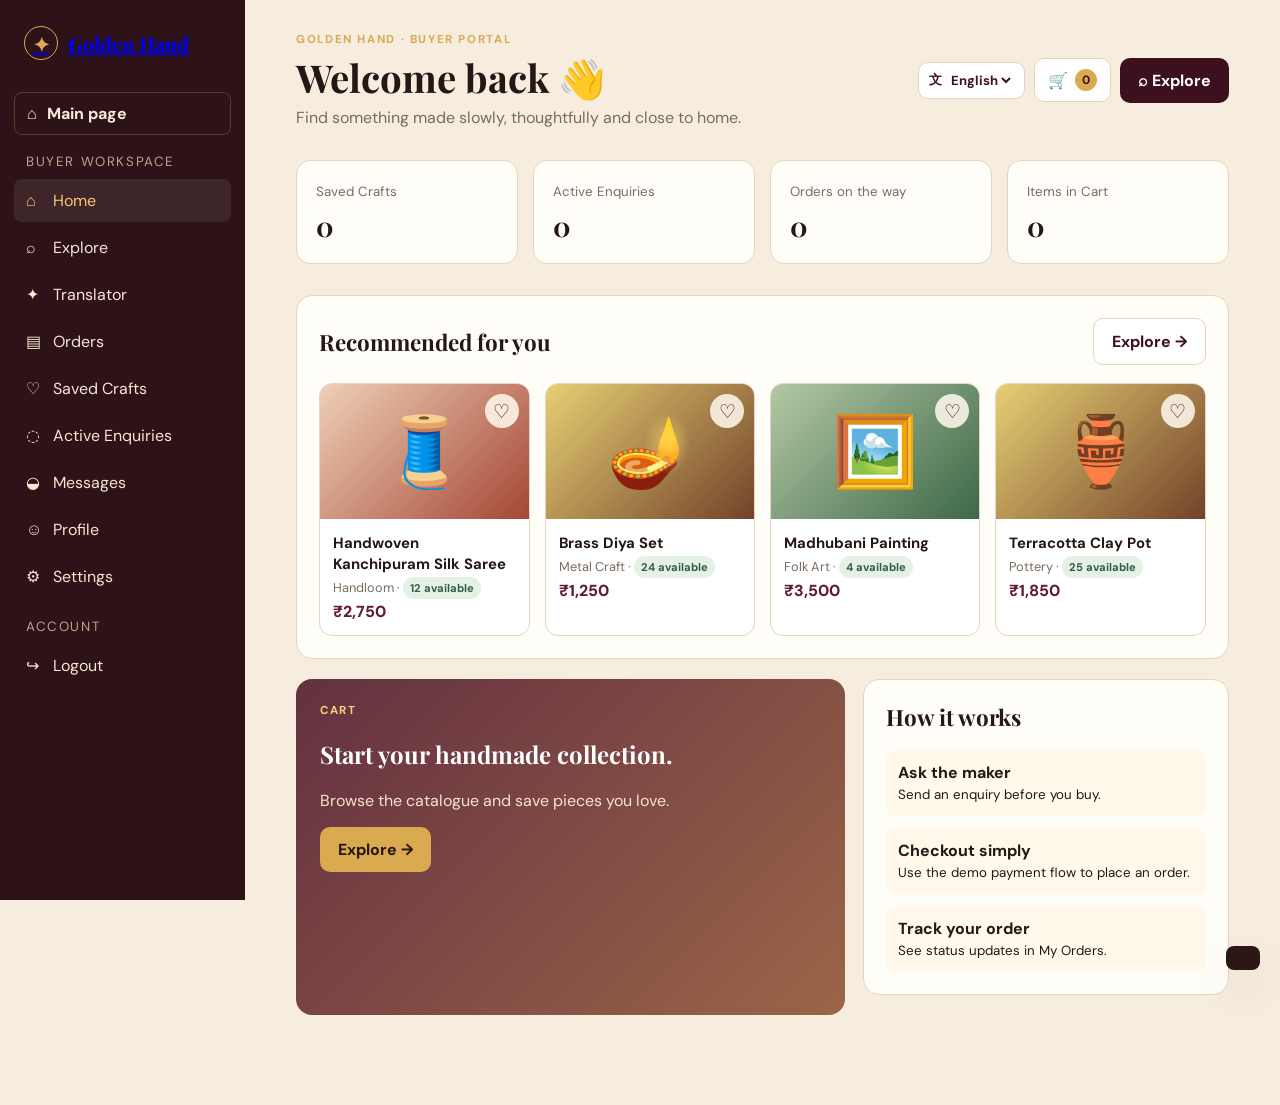
==== buyer.html @ 44632ed4 "hackton" ====
<!doctype html>
<html lang="en">
<head>
  <meta charset="UTF-8" />
  <meta name="viewport" content="width=device-width, initial-scale=1.0" />
  <meta name="description" content="Golden Hand buyer marketplace" />
  <meta name="theme-color" content="#3c101c" />
  <title>Buyer Dashboard — Golden Hand</title>
  <link rel="preconnect" href="https://fonts.googleapis.com" />
  <link rel="preconnect" href="https://fonts.gstatic.com" crossorigin />
  <link href="https://fonts.googleapis.com/css2?family=DM+Sans:wght@400;500;600;700;800&family=Playfair+Display:wght@600;700;800&display=swap" rel="stylesheet" />
  <link rel="stylesheet" href="styles.css" />
</head>
<body data-role="buyer">
  <div id="toast" role="status"></div>
  <main id="app"></main>
  <script src="app.js"></script>
</body>
</html>
---- styles.css ----
.upload-zone.dragover{border-color:var(--green);background:#e9f2e4;transform:scale(1.01)}
.language-picker{display:inline-flex;align-items:center;gap:5px;padding:8px 10px;border:1px solid var(--line);border-radius:10px;background:#fff;color:var(--wine);font-size:.82rem}.language-picker span{font-weight:800}.language-picker select{border:0;background:transparent;color:inherit;font-weight:700;max-width:105px}.language-picker select:focus{outline:0}@media(max-width:700px){.language-picker{padding:7px 8px}.language-picker select{max-width:82px;font-size:.72rem}.top-actions .ai-top-button{display:none}}
.auth:before{pointer-events:none}
:root{--ink:#251715;--maroon:#621c2d;--wine:#3c101c;--gold:#d9aa50;--cream:#fff9ed;--paper:#f6eddf;--clay:#bd6042;--green:#325d45;--purple:#5f477d;--line:#e3d5bf;--muted:#796c61;--shadow:0 18px 45px #35160f17}*{box-sizing:border-box}body{margin:0;background:var(--cream);color:var(--ink);font-family:'DM Sans',sans-serif}button,input,select,textarea{font:inherit}button{cursor:pointer;border:0}.eyebrow{font-size:.72rem;font-weight:700;letter-spacing:.14em;text-transform:uppercase;color:var(--gold)}.serif{font-family:'Playfair Display',serif}.logo{display:flex;align-items:center;gap:10px;font-family:'Playfair Display',serif;font-size:1.25rem;font-weight:800}.logo-mark{width:34px;height:34px;display:grid;place-items:center;border:1px solid var(--gold);border-radius:50%;color:var(--gold)}.btn{padding:12px 18px;border-radius:10px;font-weight:700;transition:.2s;display:inline-flex;align-items:center;justify-content:center;gap:8px}.btn:hover{transform:translateY(-2px)}.btn-gold{background:var(--gold);color:#28150e}.btn-dark{background:var(--wine);color:white}.btn-light{background:white;color:var(--wine);border:1px solid var(--line)}.btn-ghost{background:transparent;color:inherit;border:1px solid currentColor}.pattern{background-image:radial-gradient(circle at 50% 0,transparent 8px,#ffffff12 9px,transparent 10px);background-size:24px 24px}.public-nav{position:absolute;z-index:2;inset:0 0 auto;display:flex;justify-content:space-between;align-items:center;padding:24px 7%;color:white}.public-nav .logo{color:white}.nav-actions{display:flex;gap:9px;align-items:center}.hero{min-height:700px;position:relative;overflow:hidden;color:white;background:radial-gradient(circle at 72% 38%,#8a3d35 0,#541827 37%,#1f1014 76%)}.hero:after{content:'';position:absolute;inset:0;background:linear-gradient(90deg,#180b11aa 0%,transparent 65%),url("data:image/svg+xml,%3Csvg xmlns='http://www.w3.org/2000/svg' width='80' height='80'%3E%3Cpath d='M40 2L78 40 40 78 2 40Z' fill='none' stroke='%23d9aa5019'/%3E%3C/svg%3E");pointer-events:none}.hero-copy{position:relative;z-index:1;width:min(580px,90%);padding:190px 0 110px;margin-left:7%}.hero h1{font:800 clamp(3rem,7vw,6.2rem)/.98 'Playfair Display',serif;margin:14px 0}.hero p{color:#f4ded0;max-width:460px;font-size:1.12rem;line-height:1.6}.hero-buttons{display:flex;gap:12px;margin-top:28px;flex-wrap:wrap}.scene{position:absolute;z-index:1;right:4%;top:160px;width:min(49vw,620px);height:440px;perspective:900px}.platform{position:absolute;bottom:15px;left:25%;width:50%;height:80px;border-radius:50%;background:radial-gradient(ellipse,#e7bb6c,#754028 50%,#180e12 70%);transform:rotateX(68deg);box-shadow:0 22px 36px #090305}.craft{position:absolute;display:grid;place-items:center;filter:drop-shadow(0 18px 11px #210b0baa);animation:float 5s ease-in-out infinite}.craft span{display:grid;place-items:center;font-size:clamp(2.8rem,6vw,5.2rem);width:110px;height:110px;border-radius:38% 62% 45% 55%;background:#fff0d51c;border:1px solid #f9d78c44;backdrop-filter:blur(3px);transform:rotate(-10deg)}.c1{left:42%;top:92px;animation-delay:-2s}.c1 span{font-size:6.2rem;background:#c455361c}.c2{left:10%;top:183px;animation-delay:-3s}.c3{right:2%;top:200px;animation-delay:-1s}.c4{left:26%;top:10px}.c5{right:18%;top:38px;animation-delay:-4s}@keyframes float{50%{transform:translateY(-22px) rotate(5deg)}}.ticker{position:absolute;bottom:0;width:100%;z-index:2;padding:16px 7%;background:#12090bb5;color:#eacb86;word-spacing:16px}.section{padding:88px 7%;max-width:1500px;margin:auto}.section-head{max-width:610px;margin-bottom:38px}.section h2{font:700 clamp(2rem,4vw,3.4rem)/1.1 'Playfair Display',serif;margin:8px 0}.section-head p{color:var(--muted);line-height:1.6}.steps,.tool-grid,.craft-grid{display:grid;grid-template-columns:repeat(3,1fr);gap:18px}.card{background:#fffdf8;border:1px solid var(--line);border-radius:16px;padding:24px;box-shadow:var(--shadow)}.step-no{font:800 2.4rem 'Playfair Display',serif;color:var(--gold)}.card p{line-height:1.55;color:var(--muted)}.craft-grid{grid-template-columns:repeat(4,1fr)}.craft-card{min-height:190px;position:relative;overflow:hidden;padding:20px;background:linear-gradient(135deg,#6a2731,#c46f50);color:white;border-radius:16px}.craft-card:nth-child(2n){background:linear-gradient(135deg,#465d42,#9b8b45)}.craft-card:nth-child(3n){background:linear-gradient(135deg,#4f355c,#9b6570)}.craft-card b{font:700 1.2rem 'Playfair Display',serif}.craft-card span{position:absolute;right:15px;bottom:-14px;font-size:5.8rem;opacity:.75}.tool-grid{grid-template-columns:repeat(5,1fr)}.tool-grid .card{min-height:180px}.tool-icon{font-size:2rem}.cta{max-width:none;background:linear-gradient(125deg,#4b1622,#7d2931);color:white;text-align:center;border-radius:24px;margin:25px 7% 80px;padding:72px 22px;position:relative;overflow:hidden}.cta:before{content:'✦  ◆  ✦  ◆  ✦';letter-spacing:24px;color:#d9aa5036;font-size:5rem;position:absolute;inset:10px auto auto -15px;white-space:nowrap}.cta>*{position:relative}.cta h2{font:700 clamp(2rem,4vw,3.4rem) 'Playfair Display',serif;margin:0}.cta p{color:#efd9c2}.auth{min-height:100vh;display:grid;place-items:center;padding:25px;background:radial-gradient(circle at 70% 20%,#91443b,#3b101d 48%,#16090e)}.auth:before{content:'';position:fixed;inset:0;opacity:.27;background-image:linear-gradient(45deg,#d9aa50 1px,transparent 1px),linear-gradient(-45deg,#d9aa50 1px,transparent 1px);background-size:48px 48px}.auth-box{position:relative;width:min(100%,460px);padding:32px;border:1px solid #f0cb8055;border-radius:22px;background:#fffaf0ed;box-shadow:0 25px 65px #17050c80}.auth-box .logo{color:var(--wine);justify-content:center}.tagline{text-align:center;color:var(--muted);margin:4px 0 27px}.field{display:grid;gap:7px;margin:13px 0;font-size:.88rem;font-weight:600}.field input,.field select,.field textarea{width:100%;padding:13px;border:1px solid var(--line);border-radius:9px;background:#fffdf8;outline-color:var(--gold)}.auth-divider{display:flex;align-items:center;gap:10px;color:var(--muted);font-size:.8rem;margin:18px 0}.auth-divider:before,.auth-divider:after{content:'';height:1px;background:var(--line);flex:1}.forgot{font-size:.83rem;color:var(--maroon);float:right}.role-wrap{max-width:840px;text-align:center}.role-wrap h1{color:var(--wine)}.roles{display:grid;grid-template-columns:1fr 1fr;gap:20px;text-align:left;margin-top:27px}.role-card{padding:30px;border-radius:22px;border:1px solid var(--line);background:#fffaf0;box-shadow:var(--shadow)}.role-card.buyer{background:#faf5ff;border-color:#d9cbe9}.role-card .role-icon{font-size:3rem}.role-card h2{font-family:'Playfair Display',serif;margin:12px 0 5px}.role-card p{color:var(--muted);line-height:1.5;min-height:72px}.app-shell{min-height:100vh;display:flex;background:var(--paper)}.side{width:245px;background:#2d1218;color:#f9eadd;padding:26px 14px;position:fixed;height:100vh;z-index:5}.side .logo{padding:0 10px;margin-bottom:32px}.side small{display:block;color:#bba48e;margin:18px 12px 7px;text-transform:uppercase;letter-spacing:.12em}.side button{width:100%;text-align:left;color:#f6e6d2;background:transparent;padding:11px 12px;border-radius:8px;margin:2px 0}.side button:hover,.side button.active{background:#ffffff14;color:#f2c970}.side button span{display:inline-block;width:27px}.dashboard{margin-left:245px;width:calc(100% - 245px);padding:32px 4% 90px}.topbar{display:flex;justify-content:space-between;gap:15px;align-items:center;margin-bottom:32px}.topbar h1{font:700 clamp(1.8rem,3vw,2.6rem) 'Playfair Display',serif;margin:4px 0}.top-actions{display:flex;gap:9px;align-items:center}.language{border:1px solid var(--line);background:#fffaf0;border-radius:8px;padding:9px}.metrics{display:grid;grid-template-columns:repeat(4,1fr);gap:15px;margin-bottom:31px}.metric{padding:19px;border-radius:14px;background:#fffdf8;border:1px solid var(--line)}.metric b{font:700 1.7rem 'Playfair Display',serif;display:block;margin-top:7px}.metric small{color:var(--muted)}.panel{background:#fffdf8;border:1px solid var(--line);border-radius:16px;padding:22px;margin-bottom:20px}.panel-title{display:flex;justify-content:space-between;align-items:center;gap:12px;margin-bottom:18px}.panel-title h2{font:700 1.4rem 'Playfair Display',serif;margin:0}.product-grid{display:grid;grid-template-columns:repeat(4,1fr);gap:15px}.product{background:#fff;border:1px solid var(--line);border-radius:13px;overflow:hidden;transition:.2s}.product:hover{transform:translateY(-4px);box-shadow:var(--shadow)}.product-image{height:135px;display:grid;place-items:center;font-size:4.3rem;background:linear-gradient(135deg,#efd0b7,#a44735)}.product:nth-child(2n) .product-image{background:linear-gradient(135deg,#e7cf74,#724329)}.product:nth-child(3n) .product-image{background:linear-gradient(135deg,#b4c8a5,#3d6847)}.product-info{padding:13px}.product-info b{font-size:.93rem}.product-info p{font-size:.8rem;color:var(--muted);margin:5px 0}.price{color:var(--maroon);font-weight:800}.badge{font-size:.7rem;font-weight:700;padding:4px 7px;border-radius:20px;background:#e5f1e5;color:var(--green)}.badge.draft{background:#fff0cd;color:#885b10}.quick{display:grid;grid-template-columns:1.2fr .8fr;gap:18px}.ai-card{color:white;background:linear-gradient(135deg,#633040,#9c6548);border-radius:16px;padding:24px}.ai-card p{color:#f9e3cd}.activity{display:grid;gap:12px}.activity div{padding:12px;background:#fff8eb;border-radius:9px}.searchbar{display:flex;gap:8px;margin-bottom:18px}.searchbar input{flex:1;padding:13px;border:1px solid var(--line);border-radius:9px}.filters{display:flex;gap:8px;flex-wrap:wrap;margin-bottom:20px}.filter{padding:8px 11px;background:#fffaf0;border:1px solid var(--line);border-radius:50px;color:var(--muted);font-size:.84rem}.workflow{max-width:900px;margin:auto}.progress{display:flex;justify-content:space-between;margin:0 0 25px}.progress div{font-size:.8rem;color:var(--muted);text-align:center}.progress div:before{content:attr(data-step);display:grid;place-items:center;width:28px;height:28px;border-radius:50%;background:var(--line);margin:auto auto 5px}.progress .on:before{background:var(--gold);color:#321b0f}.upload-zone{border:2px dashed #d7bd92;border-radius:14px;padding:45px 20px;text-align:center;background:#fffaf0}.upload-zone input{display:none}.preview{display:grid;grid-template-columns:1fr 1fr;gap:15px}.image-preview{min-height:220px;border-radius:13px;display:grid;place-items:center;background:linear-gradient(135deg,#dfb59c,#894232);font-size:6rem;overflow:hidden}.image-preview img{width:100%;height:100%;object-fit:cover}.ai-options{display:flex;flex-wrap:wrap;gap:8px;margin:17px 0}.ai-options button{padding:8px 10px;border-radius:20px;border:1px solid var(--line);background:white;font-size:.82rem}.ai-options button.selected{background:#f6dfb4;border-color:var(--gold)}.mic{margin:17px auto;width:86px;height:86px;border-radius:50%;background:var(--maroon);color:white;font-size:2rem;box-shadow:0 0 0 10px #621c2d1c}.mic.listening{animation:pulse 1s infinite;background:var(--clay)}@keyframes pulse{50%{box-shadow:0 0 0 22px #bd60421c}}.wave{height:36px;display:flex;justify-content:center;align-items:center;gap:3px}.wave i{width:4px;height:12px;background:var(--gold);border-radius:3px;animation:wave .7s infinite alternate}.wave i:nth-child(2n){animation-delay:.2s;height:26px}.wave i:nth-child(3n){animation-delay:.4s;height:18px}@keyframes wave{to{transform:scaleY(.25)}}.form-grid{display:grid;grid-template-columns:1fr 1fr;gap:14px}.wide{grid-column:1/-1}.price-box{background:#fff3dc;padding:17px;border-radius:12px;border-left:4px solid var(--gold)}.price-box b{font:700 2rem 'Playfair Display',serif;color:var(--maroon)}.template-grid{display:grid;grid-template-columns:repeat(5,1fr);gap:10px}.template{padding:18px 10px;text-align:center;border:2px solid transparent;border-radius:12px;background:#eee0ce;cursor:pointer}.template:nth-child(2){background:#d7976d}.template:nth-child(3){background:#caad71}.template:nth-child(4){background:#6d2733;color:white}.template:nth-child(5){background:#b0b77c}.template.selected{border-color:var(--wine);transform:translateY(-3px)}.table{width:100%;border-collapse:collapse}.table th,.table td{padding:13px 9px;border-bottom:1px solid var(--line);text-align:left;font-size:.88rem}.table th{color:var(--muted);font-size:.74rem;text-transform:uppercase}.translator{max-width:840px;margin:auto}.translate-grid{display:grid;grid-template-columns:1fr 42px 1fr;gap:12px;align-items:center}.translate-box{border:1px solid var(--line);border-radius:13px;overflow:hidden}.translate-box header{padding:10px 13px;background:#f8efdf;font-size:.8rem;font-weight:700}.translate-box textarea{border:0;min-height:170px;resize:vertical;border-radius:0}.center{text-align:center}.empty{padding:45px;text-align:center;color:var(--muted)}.bottom-nav{display:none}#toast{position:fixed;z-index:20;right:20px;bottom:20px;padding:12px 17px;background:#2c1715;color:white;border-radius:8px;transform:translateY(90px);transition:.3s;box-shadow:var(--shadow)}#toast.show{transform:none}
@media(max-width:1000px){.tool-grid{grid-template-columns:repeat(3,1fr)}.product-grid{grid-template-columns:repeat(3,1fr)}.metrics{grid-template-columns:repeat(2,1fr)}.template-grid{grid-template-columns:repeat(3,1fr)}.scene{opacity:.72;right:-6%;transform:scale(.8)}.hero-copy{padding-top:185px}.quick{grid-template-columns:1fr}}
@media(max-width:700px){.public-nav{padding:16px 5%}.public-nav .nav-actions .btn-ghost{display:none}.hero{min-height:730px}.hero-copy{padding:135px 5% 230px;margin:0;width:100%}.scene{top:auto;bottom:8px;right:3%;width:94%;height:300px;transform:scale(.76);transform-origin:bottom right}.ticker{font-size:.78rem}.section{padding:62px 5%}.steps,.craft-grid,.tool-grid{grid-template-columns:repeat(2,1fr)}.tool-grid .card{min-height:150px;padding:16px}.cta{margin:10px 5% 65px;padding:52px 17px}.roles{grid-template-columns:1fr}.role-card p{min-height:0}.auth{padding:16px}.auth-box{padding:24px}.side{display:none}.dashboard{margin:0;width:100%;padding:24px 5% 85px}.topbar{align-items:flex-start}.top-actions .btn{display:none}.metrics{gap:10px}.metric{padding:14px}.product-grid{grid-template-columns:repeat(2,1fr);gap:10px}.product-image{height:110px}.panel{padding:16px}.bottom-nav{position:fixed;z-index:10;bottom:0;left:0;right:0;height:64px;display:flex;align-items:center;justify-content:space-around;background:#2d1218;color:#fff8ec;padding:0 5px}.bottom-nav button{color:#f4e5d4;background:none;font-size:.67rem;display:grid;place-items:center;gap:2px}.bottom-nav button span{font-size:1.25rem}.bottom-nav .plus{background:var(--gold);color:#2d1218;border-radius:50%;width:48px;height:48px;margin-top:-25px;font-size:1.3rem}.preview,.form-grid,.translate-grid{grid-template-columns:1fr}.translate-grid>span{transform:rotate(90deg);justify-self:center}.table{min-width:650px}.table-wrap{overflow:auto}.language{font-size:.75rem}.topbar h1{font-size:1.7rem}.craft-card{min-height:145px}.craft-card span{font-size:4rem}.template-grid{grid-template-columns:repeat(2,1fr)}}
.home-link{display:flex;align-items:center;gap:10px;padding:10px 12px;margin:14px 0;color:#f9eadd;text-decoration:none;border:1px solid #d9aa5044;border-radius:8px;font-weight:700}.home-link:hover{background:#ffffff12}
.public-nav a.logo{text-decoration:none;color:inherit}.cart-button{display:inline-flex;align-items:center;gap:7px;padding:10px 13px;border:1px solid var(--line);border-radius:10px;background:white;color:var(--wine);font-weight:700}.cart-button span,.side em{display:inline-grid;place-items:center;min-width:22px;height:22px;border-radius:50%;background:var(--gold);color:var(--wine);font-size:.75rem;font-style:normal}.product{position:relative}.product-heart{position:absolute;right:10px;top:10px;z-index:1;width:34px;height:34px;border-radius:50%;background:#fff9eddd;color:var(--wine);font-size:1.2rem}.searchbar select{min-width:170px;padding:12px;border:1px solid var(--line);border-radius:10px;background:#fff}.cart-layout{display:grid;grid-template-columns:minmax(0,1.5fr) minmax(280px,.8fr);gap:20px}.cart-line{display:flex;align-items:center;gap:16px;padding:18px 0;border-bottom:1px solid var(--line)}.cart-line:last-child{border-bottom:0}.cart-icon{display:grid;place-items:center;width:76px;height:76px;border-radius:12px;background:var(--paper);font-size:2.6rem}.cart-copy{display:grid;gap:5px;flex:1}.cart-copy small{color:var(--muted)}.quantity{display:flex;align-items:center;gap:10px;margin-top:7px}.quantity button{width:30px;height:30px;border-radius:7px;background:var(--paper);color:var(--wine)}.quantity .remove-button{width:auto;padding:0 8px;background:transparent;color:var(--clay);font-size:.82rem}.order-summary{height:max-content;display:grid;gap:14px}.order-summary>div{display:flex;justify-content:space-between}.summary-total{font-size:1.25rem}.order-summary small{color:var(--muted);line-height:1.5}.checkout-form{max-width:860px}.checkout-form>button{margin-top:20px}.checkout-card{max-width:620px;text-align:center;margin:auto}.success-mark{display:grid;place-items:center;width:64px;height:64px;margin:0 auto 16px;border-radius:50%;background:#d8ebd9;color:var(--green);font-size:2rem;font-weight:800}.text-button{margin-top:20px;padding:0;background:none;color:var(--wine);font-weight:700}.side button{position:relative}.side em{position:absolute;right:14px}.craft-card{border:0;font:inherit;color:inherit;cursor:pointer}.craft-card b{display:block}@media(max-width:700px){.cart-layout{grid-template-columns:1fr}.cart-line{align-items:flex-start}.cart-line>strong{font-size:.9rem}.searchbar select{width:100%}.cart-button{padding:8px 10px}}
.ai-workspace{display:grid;gap:20px}.ai-workspace .panel{margin:0}.muted{color:var(--muted);margin:.35rem 0 0}.feature-status{padding:7px 10px;border-radius:999px;background:#edf4e9;color:var(--green);font-size:.72rem;font-weight:700;white-space:nowrap}.upload-zone{display:grid;place-items:center;gap:7px;min-height:160px;margin:12px 0;padding:20px;border:2px dashed var(--gold);border-radius:14px;background:#fffaf0;text-align:center;color:var(--wine);cursor:pointer}.upload-zone input{display:none}.upload-icon{font-size:2.5rem}.upload-zone small,.voice-row small{color:var(--muted)}.ai-preview{display:grid;place-items:center;min-height:180px;margin:12px 0;border-radius:12px;background:var(--paper);color:var(--muted);overflow:hidden}.ai-preview img{display:block;width:100%;height:250px;object-fit:contain;transition:.3s}.ai-preview img.enhanced{filter:saturate(1.25) contrast(1.08) brightness(1.08);background:#fff}.ai-options{display:flex;flex-wrap:wrap;gap:8px;margin:14px 0}.ai-option{padding:9px 11px;border:1px solid var(--line);border-radius:8px;background:#fff;color:var(--wine);font-size:.82rem}.ai-option.selected{border-color:var(--green);background:#edf4e9;color:var(--green)}.voice-row{display:flex;align-items:center;gap:15px;margin:12px 0 18px}.voice-row div{display:grid;gap:4px}.catalog-output{display:grid;grid-template-columns:1fr 1fr;gap:14px;margin:16px 0}.price-box{display:grid;gap:5px;margin:18px 0;padding:18px;border-radius:10px;background:#fff5e7}.price-box b{font-family:'Playfair Display',serif;font-size:2rem;color:var(--wine)}.price-box p{margin:0;color:var(--muted)}.translator-panel{max-width:1000px}.translate-box{border:1px solid var(--line);border-radius:10px;overflow:hidden;background:#fff}.translate-box header{padding:11px 13px;background:var(--paper);font-size:.72rem;font-weight:800;letter-spacing:.08em;color:var(--muted)}.translate-box select{float:right;border:0;background:transparent;color:var(--wine);font-weight:700}.translate-box textarea{display:block;width:100%;border:0;resize:vertical;padding:14px;min-height:170px}.translator-actions{display:flex;gap:10px;margin-top:15px}.market-grid{display:grid;grid-template-columns:1fr 1fr;gap:20px}.market-card{padding:26px;border-radius:12px;background:var(--wine);color:white}.market-card:nth-child(2){background:var(--green)}.market-card p{color:#fff9edcc;line-height:1.6}.market-icon{font-size:2.3rem}.market-result{grid-column:1 / -1}.check-row{display:flex;align-items:center;gap:10px;padding:12px 0;border-bottom:1px solid var(--line)}.check-row input{width:18px;height:18px;accent-color:var(--green)}.market-result>.muted{display:block;margin-top:15px}@media(max-width:700px){.catalog-output,.market-grid{grid-template-columns:1fr}.market-result{grid-column:auto}.feature-status{font-size:.65rem}.topbar .top-actions{gap:5px}.ai-options{gap:5px}.translator-actions{flex-wrap:wrap}}
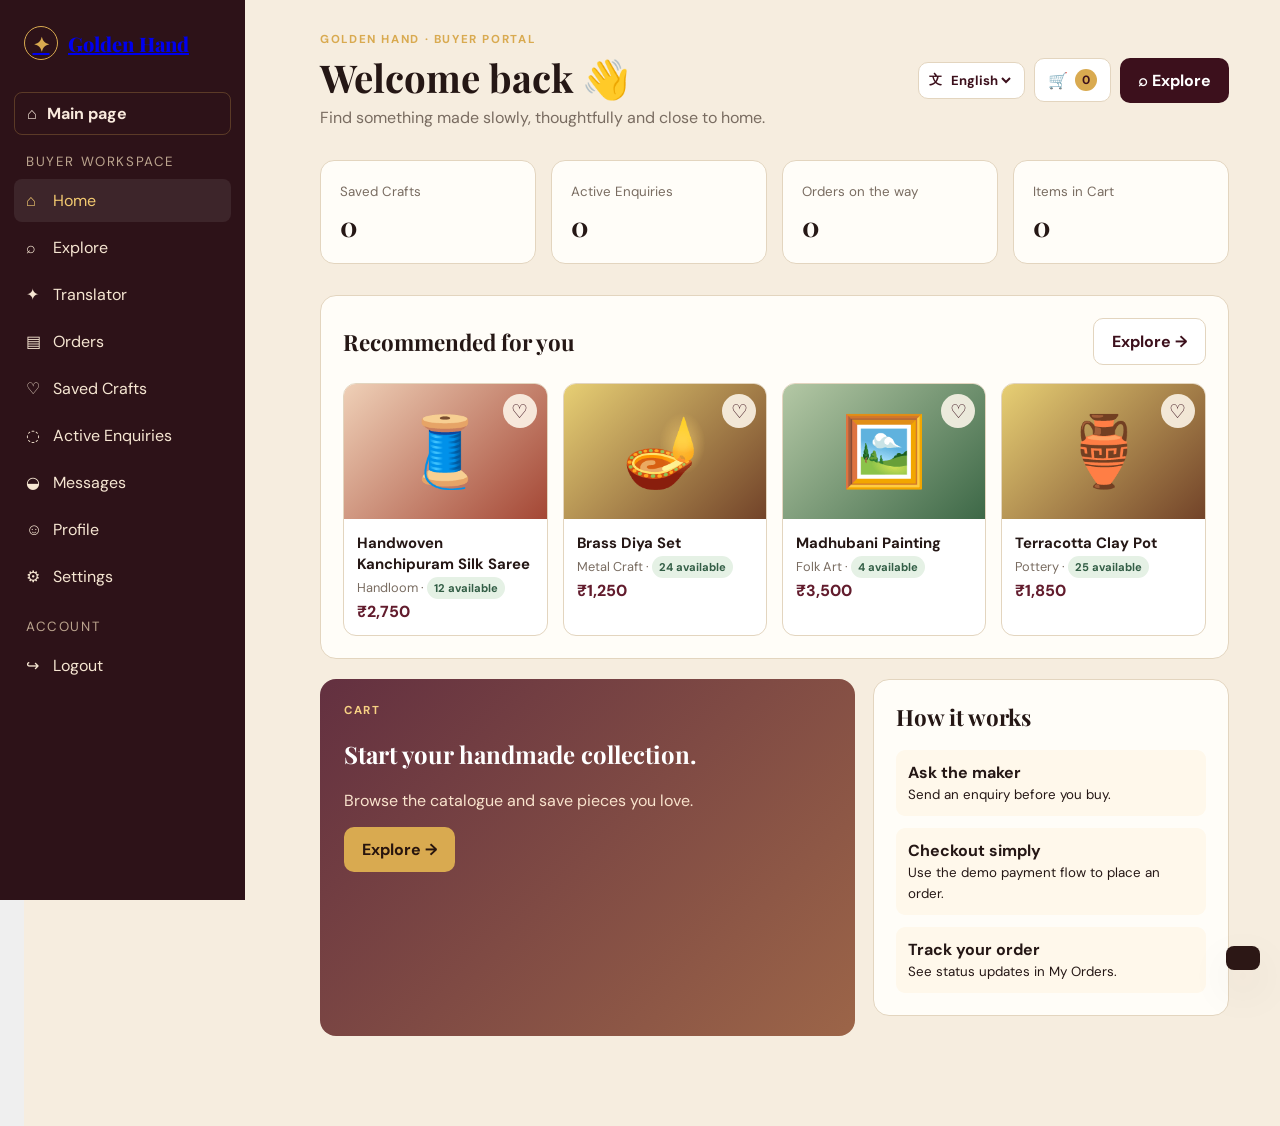
==== commit 54038db1: "Update buyer.html" ====
--- a/buyer.html
+++ b/buyer.html
@@ -16,4 +16,4 @@
   <main id="app"></main>
   <script src="app.js"></script>
 </body>
-</html>+</html>
